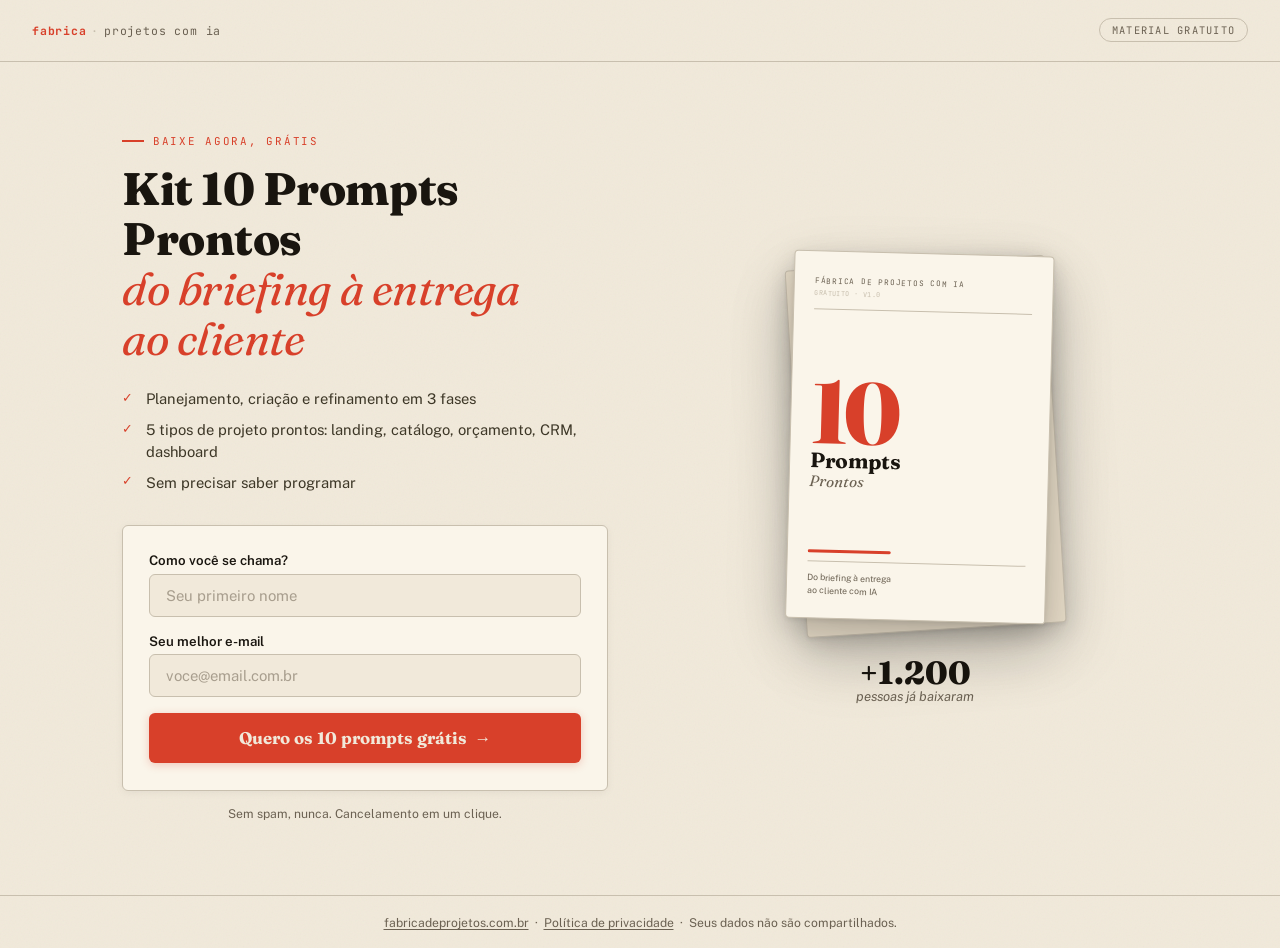
==== marketing/landing-page/kit/index.html @ 9f6fd41c "config: conecta formulário /kit ao Google Apps Script URL do webhook: script.google.com/macros/s/AKf" ====
<!DOCTYPE html>
<html lang="pt-BR">
<head>
  <meta charset="UTF-8">
  <meta name="viewport" content="width=device-width, initial-scale=1.0">
  <title>Kit 10 Prompts Prontos — Fábrica de Projetos com IA</title>
  <meta name="description" content="Baixe grátis o kit com 10 prompts prontos para criar projetos com IA — do briefing à entrega ao cliente, sem precisar saber programar.">
  <meta property="og:title" content="Kit 10 Prompts Prontos — Fábrica de Projetos com IA">
  <meta property="og:description" content="Do briefing à entrega ao cliente, sem programar.">

  <link rel="preconnect" href="https://fonts.googleapis.com">
  <link rel="preconnect" href="https://fonts.gstatic.com" crossorigin>
  <link rel="stylesheet"
        href="https://fonts.googleapis.com/css2?family=Fraunces:ital,opsz,wght@0,9..144,400;0,9..144,700;0,9..144,800;1,9..144,400;1,9..144,700&family=Public+Sans:wght@400;500;600&family=JetBrains+Mono:wght@400&display=swap"
        media="print" onload="this.media='all'">
  <noscript>
    <link rel="stylesheet" href="https://fonts.googleapis.com/css2?family=Fraunces:ital,opsz,wght@0,9..144,400;0,9..144,700;0,9..144,800;1,9..144,400;1,9..144,700&family=Public+Sans:wght@400;500;600&family=JetBrains+Mono:wght@400&display=swap">
  </noscript>

  <style>
    :root {
      --paper:    #f1e9da;
      --paper-2:  #e7dcc8;
      --card:     #faf5ea;
      --ink:      #19150f;
      --ink-2:    #3d3727;
      --ink-m:    #6b6152;
      --accent:   #d8402a;
      --accent-d: #b8321e;
      --border:   #c8bfae;
      --ff-d: 'Fraunces', Georgia, serif;
      --ff-b: 'Public Sans', system-ui, sans-serif;
      --ff-m: 'JetBrains Mono', monospace;
      --r: 6px;
    }

    *, *::before, *::after { box-sizing: border-box; margin: 0; padding: 0; }
    html { font-size: 16px; scroll-behavior: smooth; }

    body {
      font-family: var(--ff-b);
      background: var(--paper);
      color: var(--ink);
      min-height: 100vh;
      display: flex;
      flex-direction: column;
      background-image: url("data:image/svg+xml,%3Csvg xmlns='http://www.w3.org/2000/svg' width='300' height='300'%3E%3Cfilter id='n'%3E%3CfeTurbulence type='fractalNoise' baseFrequency='.65' numOctaves='3' stitchTiles='stitch'/%3E%3C/filter%3E%3Crect width='300' height='300' filter='url(%23n)' opacity='.045'/%3E%3C/svg%3E");
    }

    /* Topo */
    .topo {
      padding: 1.15rem 2rem;
      border-bottom: 1px solid var(--border);
      display: flex;
      align-items: center;
      justify-content: space-between;
      gap: 1rem;
    }
    .topo__marca {
      text-decoration: none;
      color: var(--ink);
      font-family: var(--ff-m);
      font-size: .72rem;
      letter-spacing: .07em;
      white-space: nowrap;
    }
    .topo__mono  { color: var(--accent); font-weight: 700; }
    .topo__sep   { color: var(--border); margin: 0 .3rem; }
    .topo__rest  { color: var(--ink-m); }
    .topo__tag {
      font-family: var(--ff-m);
      font-size: .65rem;
      letter-spacing: .12em;
      text-transform: uppercase;
      color: var(--ink-m);
      border: 1px solid var(--border);
      border-radius: 2rem;
      padding: .25rem .75rem;
      white-space: nowrap;
    }

    /* Main / Herói */
    main { flex: 1; display: flex; align-items: stretch; }

    .heroi {
      display: grid;
      grid-template-columns: 1fr 1fr;
      width: 100%;
      max-width: 1100px;
      margin: 0 auto;
      padding: 4.5rem 2rem;
      gap: 4rem;
      align-items: center;
    }
    .heroi__conteudo { max-width: 500px; }

    .kicker {
      font-family: var(--ff-m);
      font-size: .68rem;
      letter-spacing: .16em;
      text-transform: uppercase;
      color: var(--accent);
      margin-bottom: 1rem;
      display: flex;
      align-items: center;
      gap: .55rem;
    }
    .kicker::before {
      content: '';
      display: inline-block;
      width: 22px;
      height: 2px;
      background: var(--accent);
      flex-shrink: 0;
    }

    .titulo {
      font-family: var(--ff-d);
      font-size: clamp(1.9rem, 4.5vw, 2.85rem);
      font-weight: 800;
      line-height: 1.1;
      letter-spacing: -.01em;
      color: var(--ink);
      margin-bottom: 1.5rem;
    }
    .titulo em {
      font-style: italic;
      font-weight: 400;
      color: var(--accent);
    }

    .valor {
      list-style: none;
      margin-bottom: 2rem;
      display: flex;
      flex-direction: column;
      gap: .6rem;
    }
    .valor li {
      font-size: .92rem;
      color: var(--ink-2);
      line-height: 1.45;
      padding-left: 1.5rem;
      position: relative;
    }
    .valor li::before {
      content: '✓';
      position: absolute;
      left: 0;
      color: var(--accent);
      font-weight: 700;
      font-size: .8rem;
      top: .05em;
    }

    /* Formulário */
    .formulario-wrap { display: flex; flex-direction: column; gap: .9rem; }
    .formulario {
      background: var(--card);
      border: 1px solid var(--border);
      border-radius: var(--r);
      padding: 1.65rem;
      display: flex;
      flex-direction: column;
      gap: 1rem;
      box-shadow: 0 2px 8px rgba(0,0,0,.05);
    }
    .campo-grupo { display: flex; flex-direction: column; gap: .35rem; }
    .campo-grupo label { font-size: .83rem; font-weight: 600; color: var(--ink); }
    .campo-grupo input {
      font-family: var(--ff-b);
      font-size: .93rem;
      color: var(--ink);
      background: var(--paper);
      border: 1.5px solid var(--border);
      border-radius: var(--r);
      padding: .75rem 1rem;
      outline: none;
      transition: border-color .15s, box-shadow .15s;
      width: 100%;
    }
    .campo-grupo input::placeholder { color: #a89e8e; }
    .campo-grupo input:focus {
      border-color: var(--accent);
      box-shadow: 0 0 0 3px rgba(216,64,42,.11);
    }
    .campo-grupo input.erro {
      border-color: var(--accent);
      background: rgba(216,64,42,.04);
    }

    .btn-principal {
      font-family: var(--ff-d);
      font-size: 1.05rem;
      font-weight: 700;
      color: var(--paper);
      background: var(--accent);
      border: none;
      border-radius: var(--r);
      padding: .9rem 1.5rem;
      cursor: pointer;
      display: flex;
      align-items: center;
      justify-content: center;
      gap: .5rem;
      text-decoration: none;
      transition: background .15s, transform .1s, box-shadow .15s;
      box-shadow: 0 2px 8px rgba(216,64,42,.25);
    }
    .btn-principal:hover { background: var(--accent-d); box-shadow: 0 4px 16px rgba(216,64,42,.3); }
    .btn-principal:active { transform: scale(.98); }
    .btn-principal--sec { background: var(--ink); box-shadow: 0 2px 8px rgba(0,0,0,.15); }
    .btn-principal--sec:hover { background: var(--ink-2); }
    .btn-seta { transition: transform .2s; }
    .btn-principal:hover .btn-seta { transform: translateX(4px); }

    .privacidade { font-size: .76rem; color: var(--ink-m); text-align: center; line-height: 1.5; }

    .sucesso {
      background: var(--card);
      border: 1px solid var(--border);
      border-radius: var(--r);
      padding: 2rem 1.65rem;
      display: flex;
      flex-direction: column;
      align-items: center;
      gap: .85rem;
      text-align: center;
      box-shadow: 0 2px 8px rgba(0,0,0,.05);
    }
    .sucesso[hidden] { display: none; }
    .sucesso__icone { font-size: 2.75rem; line-height: 1; }
    .sucesso__titulo { font-family: var(--ff-d); font-size: 1.9rem; font-weight: 700; color: var(--ink); }
    .sucesso__msg { font-size: .92rem; color: var(--ink-2); line-height: 1.55; }

    /* Mockup */
    .heroi__visual {
      display: flex;
      flex-direction: column;
      align-items: center;
      justify-content: center;
      gap: 2.25rem;
    }
    .mockup-cena {
      position: relative;
      width: 260px;
      height: calc(260px * 1.414);
    }
    .mockup-sombra {
      position: absolute;
      inset: 0;
      background: var(--paper-2);
      border: 1px solid var(--border);
      border-radius: 4px;
      transform: rotate(-3.5deg) translate(10px, 10px);
      box-shadow: 0 2px 4px rgba(0,0,0,.07), 0 8px 24px rgba(0,0,0,.13), 0 24px 64px rgba(0,0,0,.15);
      z-index: 0;
    }
    .mockup-doc {
      position: absolute;
      inset: 0;
      z-index: 1;
      background: var(--card);
      border: 1px solid var(--border);
      border-radius: 4px;
      box-shadow: 0 2px 4px rgba(0,0,0,.07), 0 8px 24px rgba(0,0,0,.13), 0 24px 64px rgba(0,0,0,.15);
      padding: 1.5rem 1.25rem 1.25rem;
      display: flex;
      flex-direction: column;
      transform: rotate(1.5deg);
      transform-origin: center bottom;
      animation: flutuaDoc 8s ease-in-out infinite;
    }
    @keyframes flutuaDoc {
      0%,100% { transform: rotate(1.5deg) translateY(0);    }
      50%      { transform: rotate(1.5deg) translateY(-9px); }
    }
    @media (prefers-reduced-motion: reduce) { .mockup-doc { animation: none; } }

    .mockup-topo {
      display: flex;
      flex-direction: column;
      gap: .2rem;
      border-bottom: 1px solid var(--border);
      padding-bottom: .65rem;
      margin-bottom: 1rem;
    }
    .mockup-mono { font-family: var(--ff-m); font-size: .48rem; letter-spacing: .1em; text-transform: uppercase; color: var(--ink-m); }
    .mockup-badge { font-family: var(--ff-m); font-size: .42rem; text-transform: uppercase; letter-spacing: .06em; color: var(--border); }

    .mockup-corpo { flex: 1; display: flex; flex-direction: column; justify-content: center; padding: .75rem 0; gap: .1rem; }
    .mockup-num { font-family: var(--ff-d); font-size: 5.5rem; font-weight: 800; color: var(--accent); line-height: .8; letter-spacing: -.04em; }
    .mockup-subtitulo { font-family: var(--ff-d); line-height: 1.15; }
    .mockup-subtitulo strong { display: block; font-size: 1.3rem; font-weight: 700; color: var(--ink); }
    .mockup-subtitulo em { display: block; font-style: italic; font-size: .95rem; color: var(--ink-m); }

    .mockup-divisor { height: 3px; width: 38%; background: var(--accent); border-radius: 2px; margin: .5rem 0; }
    .mockup-descricao { font-family: var(--ff-b); font-size: .55rem; color: var(--ink-m); line-height: 1.45; border-top: 1px solid var(--border); padding-top: .65rem; margin-top: auto; }

    .prova { text-align: center; }
    .prova__num { font-family: var(--ff-d); font-size: 2rem; font-weight: 800; color: var(--ink); line-height: 1; }
    .prova__texto { font-size: .82rem; color: var(--ink-m); font-style: italic; }

    /* Rodapé */
    .rodape { padding: 1.15rem 2rem; border-top: 1px solid var(--border); text-align: center; }
    .rodape p { font-size: .76rem; color: var(--ink-m); }
    .rodape a { color: var(--ink-m); text-decoration: underline; text-underline-offset: 2px; }
    .rodape a:hover { color: var(--ink); }

    /* Responsivo */
    @media (max-width: 860px) {
      .heroi { grid-template-columns: 1fr; padding: 2.5rem 1.25rem 3.5rem; gap: 3rem; }
      .heroi__conteudo { max-width: 100%; order: 2; }
      .heroi__visual { order: 1; gap: 1.5rem; }
      .mockup-cena { width: 200px; height: calc(200px * 1.414); }
      .mockup-num { font-size: 4.5rem; }
      .mockup-subtitulo strong { font-size: 1.05rem; }
      .mockup-subtitulo em { font-size: .8rem; }
    }
    @media (max-width: 480px) {
      .topo { padding: 1rem 1.25rem; }
      .topo__tag { display: none; }
      .titulo { font-size: 1.85rem; }
      .formulario { padding: 1.25rem; }
      .btn-principal { font-size: .95rem; }
    }
  </style>
</head>
<body>

  <header class="topo">
    <a href="/" class="topo__marca">
      <span class="topo__mono">fabrica</span><span class="topo__sep">·</span><span class="topo__rest">projetos com ia</span>
    </a>
    <p class="topo__tag">Material gratuito</p>
  </header>

  <main>
    <section class="heroi">

      <!-- Coluna esquerda: copy + formulário -->
      <div class="heroi__conteudo">
        <p class="kicker">Baixe agora, grátis</p>

        <h1 class="titulo">
          Kit 10 Prompts Prontos<br>
          <em>do briefing à entrega<br>ao cliente</em>
        </h1>

        <ul class="valor">
          <li>Planejamento, criação e refinamento em 3 fases</li>
          <li>5 tipos de projeto prontos: landing, catálogo, orçamento, CRM, dashboard</li>
          <li>Sem precisar saber programar</li>
        </ul>

        <!-- Estado padrão: formulário -->
        <div class="formulario-wrap" id="estado-form">
          <form class="formulario" id="form-captura" novalidate>
            <div class="campo-grupo">
              <label for="nome">Como você se chama?</label>
              <input type="text" id="nome" name="nome"
                     autocomplete="given-name"
                     placeholder="Seu primeiro nome" required>
            </div>
            <div class="campo-grupo">
              <label for="email">Seu melhor e-mail</label>
              <input type="email" id="email" name="email"
                     autocomplete="email"
                     placeholder="voce@email.com.br" required>
            </div>
            <button type="submit" class="btn-principal">
              Quero os 10 prompts grátis
              <span class="btn-seta" aria-hidden="true">→</span>
            </button>
          </form>
          <p class="privacidade">
            Sem spam, nunca. Cancelamento em um clique.
          </p>
        </div>

        <!-- Estado de sucesso (oculto até envio) -->
        <div class="sucesso" id="estado-sucesso" hidden>
          <div class="sucesso__icone" aria-hidden="true">✉</div>
          <h2 class="sucesso__titulo">Enviado!</h2>
          <p class="sucesso__msg">
            Verifique sua caixa de entrada — e o spam, só por garantia.
          </p>
          <a href="/10-prompts.html"
             class="btn-principal btn-principal--sec" target="_blank">
            Abrir o kit agora →
          </a>
          <p class="privacidade">
            (Em produção o link chega por e-mail, não fica exposto na página)
          </p>
        </div>
      </div>

      <!-- Coluna direita: mockup CSS do documento -->
      <div class="heroi__visual" aria-hidden="true">
        <div class="mockup-cena">
          <div class="mockup-sombra"></div>
          <div class="mockup-doc">
            <div class="mockup-topo">
              <span class="mockup-mono">FÁBRICA DE PROJETOS COM IA</span>
              <span class="mockup-badge">Gratuito · v1.0</span>
            </div>
            <div class="mockup-corpo">
              <div class="mockup-num">10</div>
              <div class="mockup-subtitulo">
                <strong>Prompts</strong>
                <em>Prontos</em>
              </div>
            </div>
            <div class="mockup-divisor"></div>
            <p class="mockup-descricao">
              Do briefing à entrega<br>ao cliente com IA
            </p>
          </div>
        </div>

        <div class="prova" aria-label="Prova social">
          <p class="prova__num">+1.200</p>
          <p class="prova__texto">pessoas já baixaram</p>
        </div>
      </div>

    </section>
  </main>

  <footer class="rodape">
    <p>
      <a href="/">fabricadeprojetos.com.br</a>
      &nbsp;·&nbsp;
      <a href="#">Política de privacidade</a>
      &nbsp;·&nbsp;
      Seus dados não são compartilhados.
    </p>
  </footer>

  <script>
    // ─── Cole aqui a URL do seu Apps Script após publicar ───────────────
    const SCRIPT_URL = 'https://script.google.com/macros/s/AKfycbwMjXOb8WnklCi-fTLDASAu1sDvTxvZRWgwRo77zCIP-5MRNW7xU6341vYOIAkSpJofnQ/exec';
    // ────────────────────────────────────────────────────────────────────

    const form      = document.getElementById('form-captura');
    const estadoFrm = document.getElementById('estado-form');
    const estadoOk  = document.getElementById('estado-sucesso');
    const btnEnviar = form.querySelector('button[type="submit"]');

    form.addEventListener('submit', async function (e) {
      e.preventDefault();

      const nome  = form.nome.value.trim();
      const email = form.email.value.trim();

      // Validação visual
      let valido = true;
      [form.nome, form.email].forEach(campo => {
        const vazio    = !campo.value.trim();
        const emailInv = campo.type === 'email' && !campo.value.includes('@');
        if (vazio || emailInv) { campo.classList.add('erro'); valido = false; }
      });
      if (!valido) return;

      // Estado de loading
      btnEnviar.disabled    = true;
      btnEnviar.textContent = 'Enviando…';

      // POST para Google Sheets via Apps Script
      // O modo 'no-cors' é necessário para chamadas ao Apps Script pelo browser.
      // A resposta é opaca (não lemos), mas os dados chegam na planilha.
      try {
        await fetch(SCRIPT_URL, {
          method:  'POST',
          mode:    'no-cors',
          headers: { 'Content-Type': 'application/json' },
          body: JSON.stringify({
            nome,
            email,
            timestamp: new Date().toLocaleString('pt-BR'),
            origem:    'kit-10-prompts'
          })
        });
      } catch (err) {
        // no-cors pode lançar em alguns ambientes — ignora, mostra sucesso mesmo assim
        console.warn('fetch warning (esperado com no-cors):', err);
      }

      // Exibe estado de sucesso
      estadoFrm.hidden = true;
      estadoOk.hidden  = false;
    });

    // Remove erro ao digitar
    form.querySelectorAll('input').forEach(input => {
      input.addEventListener('input', () => input.classList.remove('erro'));
    });
  </script>
</body>
</html>
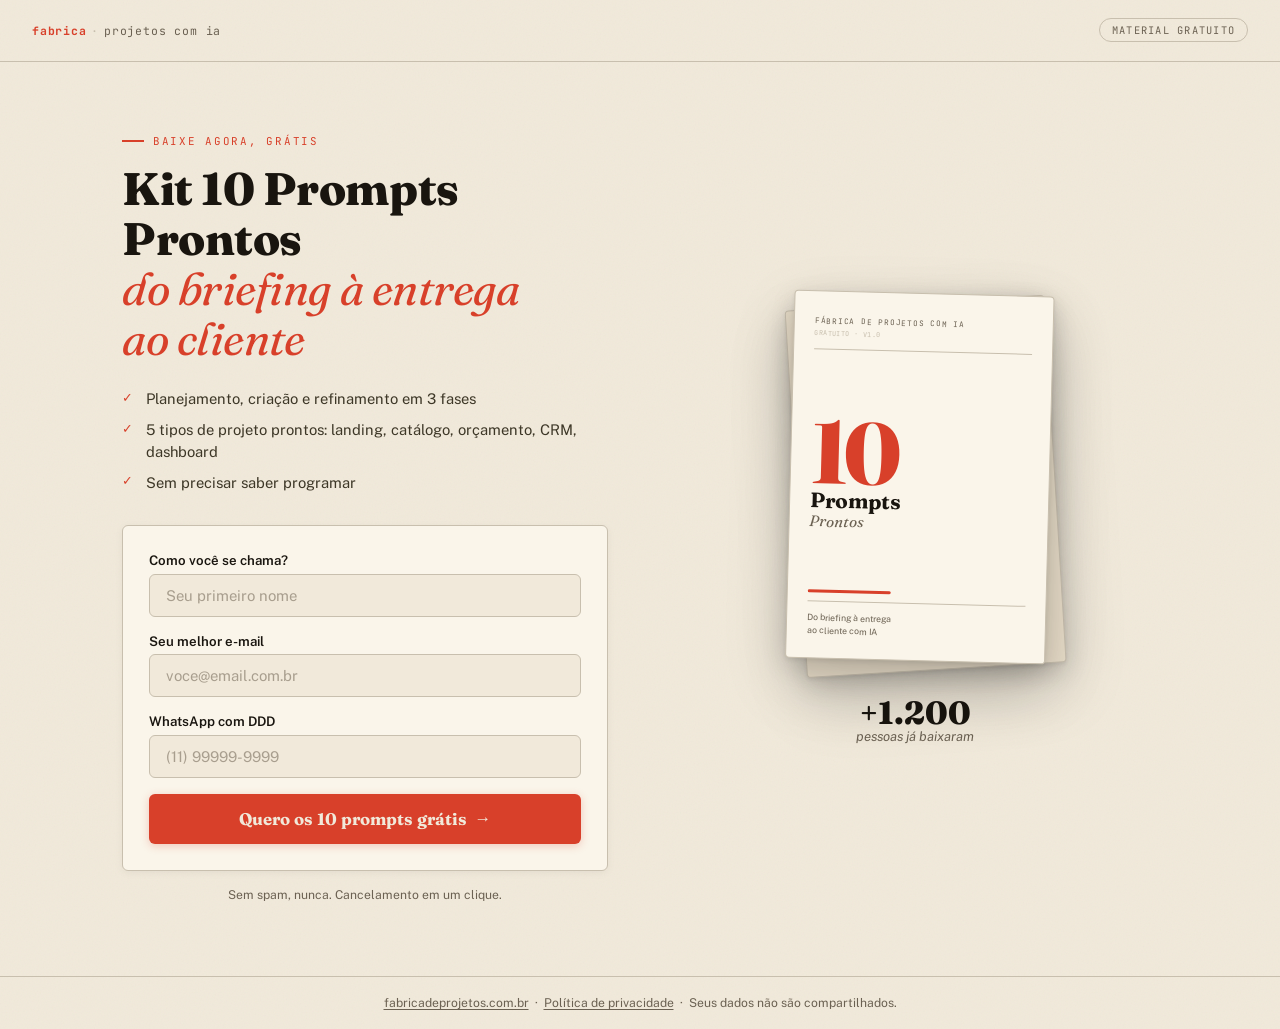
==== commit b855fa86: "feat: adiciona telefone, validação de e-mail e bloqueio de descartáveis - Campo WhatsApp com DDD (má" ====
--- a/marketing/landing-page/kit/index.html
+++ b/marketing/landing-page/kit/index.html
@@ -167,6 +167,8 @@
     }
     .campo-grupo { display: flex; flex-direction: column; gap: .35rem; }
     .campo-grupo label { font-size: .83rem; font-weight: 600; color: var(--ink); }
+    .campo-erro { font-size: .75rem; color: var(--accent); font-family: var(--ff-m); }
+    .campo-erro[hidden] { display: none; }
     .campo-grupo input {
       font-family: var(--ff-b);
       font-size: .93rem;
@@ -367,6 +369,15 @@
               <input type="email" id="email" name="email"
                      autocomplete="email"
                      placeholder="voce@email.com.br" required>
+              <span class="campo-erro" id="erro-email" hidden></span>
+            </div>
+            <div class="campo-grupo">
+              <label for="telefone">WhatsApp com DDD</label>
+              <input type="tel" id="telefone" name="telefone"
+                     autocomplete="tel"
+                     placeholder="(11) 99999-9999" required
+                     maxlength="15" inputmode="numeric">
+              <span class="campo-erro" id="erro-tel" hidden></span>
             </div>
             <button type="submit" class="btn-principal">
               Quero os 10 prompts grátis
@@ -438,37 +449,96 @@
   </footer>
 
   <script>
-    // ─── Cole aqui a URL do seu Apps Script após publicar ───────────────
     const SCRIPT_URL = 'https://script.google.com/macros/s/AKfycbwMjXOb8WnklCi-fTLDASAu1sDvTxvZRWgwRo77zCIP-5MRNW7xU6341vYOIAkSpJofnQ/exec';
-    // ────────────────────────────────────────────────────────────────────
-
+
+    // ── Domínios de e-mail descartável bloqueados ──────────────────────
+    const DESCARTAVEIS = new Set([
+      'mailinator.com','guerrillamail.com','guerrillamail.net','guerrillamail.org',
+      'guerrillamail.biz','guerrillamail.de','guerrillamail.info','grr.la',
+      'sharklasers.com','spam4.me','tempmail.com','temp-mail.org','throwaway.email',
+      'trashmail.com','yopmail.com','yopmail.fr','cool.fr.nf','jetable.fr.nf',
+      'fakeinbox.com','dispostable.com','mailnull.com','spamgourmet.com',
+      'getairmail.com','filzmail.com','tempr.email','maildrop.cc','spamex.com',
+      'trashmail.at','trashmail.io','spamfree24.org','0-mail.com','amilegit.com',
+    ]);
+
+    // ── Validação de e-mail (regex + domínio descartável) ─────────────
+    function validarEmail(email) {
+      const ok = /^[^\s@]+@[^\s@]+\.[^\s@]{2,}$/.test(email);
+      if (!ok) return 'E-mail com formato inválido.';
+      const dominio = email.split('@')[1].toLowerCase();
+      if (DESCARTAVEIS.has(dominio)) return 'Use um e-mail permanente (Gmail, Outlook, etc).';
+      return null; // válido
+    }
+
+    // ── Máscara de telefone brasileiro ────────────────────────────────
+    function maskTel(v) {
+      v = v.replace(/\D/g, '').slice(0, 11);
+      if (v.length <= 2)  return v.length ? '(' + v : '';
+      if (v.length <= 6)  return '(' + v.slice(0,2) + ') ' + v.slice(2);
+      if (v.length <= 10) return '(' + v.slice(0,2) + ') ' + v.slice(2,6) + '-' + v.slice(6);
+      return                     '(' + v.slice(0,2) + ') ' + v.slice(2,7) + '-' + v.slice(7);
+    }
+
+    function validarTel(v) {
+      const d = v.replace(/\D/g, '');
+      if (d.length < 10) return 'Informe o DDD + número completo.';
+      if (d.length === 10 && d[2] === '9') return 'Celular deve ter 11 dígitos com DDD.';
+      return null;
+    }
+
+    // ── Refs ──────────────────────────────────────────────────────────
     const form      = document.getElementById('form-captura');
     const estadoFrm = document.getElementById('estado-form');
     const estadoOk  = document.getElementById('estado-sucesso');
     const btnEnviar = form.querySelector('button[type="submit"]');
-
+    const erroEmail = document.getElementById('erro-email');
+    const erroTel   = document.getElementById('erro-tel');
+
+    // ── Máscara ao digitar ────────────────────────────────────────────
+    form.telefone.addEventListener('input', function () {
+      const pos = this.selectionStart;
+      this.value = maskTel(this.value);
+    });
+
+    // ── Submit ────────────────────────────────────────────────────────
     form.addEventListener('submit', async function (e) {
       e.preventDefault();
 
-      const nome  = form.nome.value.trim();
-      const email = form.email.value.trim();
-
-      // Validação visual
+      const nome     = form.nome.value.trim();
+      const email    = form.email.value.trim();
+      const telefone = form.telefone.value.trim();
+
+      // Reset erros
+      [form.nome, form.email, form.telefone].forEach(c => c.classList.remove('erro'));
+      erroEmail.hidden = erroTel.hidden = true;
+
       let valido = true;
-      [form.nome, form.email].forEach(campo => {
-        const vazio    = !campo.value.trim();
-        const emailInv = campo.type === 'email' && !campo.value.includes('@');
-        if (vazio || emailInv) { campo.classList.add('erro'); valido = false; }
-      });
+
+      if (!nome) { form.nome.classList.add('erro'); valido = false; }
+
+      const errEmail = validarEmail(email);
+      if (errEmail) {
+        form.email.classList.add('erro');
+        erroEmail.textContent = errEmail;
+        erroEmail.hidden = false;
+        valido = false;
+      }
+
+      const errTel = validarTel(telefone);
+      if (errTel) {
+        form.telefone.classList.add('erro');
+        erroTel.textContent = errTel;
+        erroTel.hidden = false;
+        valido = false;
+      }
+
       if (!valido) return;
 
-      // Estado de loading
+      // Loading
       btnEnviar.disabled    = true;
       btnEnviar.textContent = 'Enviando…';
 
-      // POST para Google Sheets via Apps Script
-      // O modo 'no-cors' é necessário para chamadas ao Apps Script pelo browser.
-      // A resposta é opaca (não lemos), mas os dados chegam na planilha.
       try {
         await fetch(SCRIPT_URL, {
           method:  'POST',
@@ -477,23 +547,26 @@
           body: JSON.stringify({
             nome,
             email,
+            telefone,
             timestamp: new Date().toLocaleString('pt-BR'),
             origem:    'kit-10-prompts'
           })
         });
       } catch (err) {
-        // no-cors pode lançar em alguns ambientes — ignora, mostra sucesso mesmo assim
-        console.warn('fetch warning (esperado com no-cors):', err);
+        console.warn('fetch (no-cors esperado):', err);
       }
 
-      // Exibe estado de sucesso
       estadoFrm.hidden = true;
       estadoOk.hidden  = false;
     });
 
-    // Remove erro ao digitar
+    // Remove erro ao redigitar
     form.querySelectorAll('input').forEach(input => {
-      input.addEventListener('input', () => input.classList.remove('erro'));
+      input.addEventListener('input', () => {
+        input.classList.remove('erro');
+        if (input.id === 'email') erroEmail.hidden = true;
+        if (input.id === 'telefone') erroTel.hidden = true;
+      });
     });
   </script>
 </body>
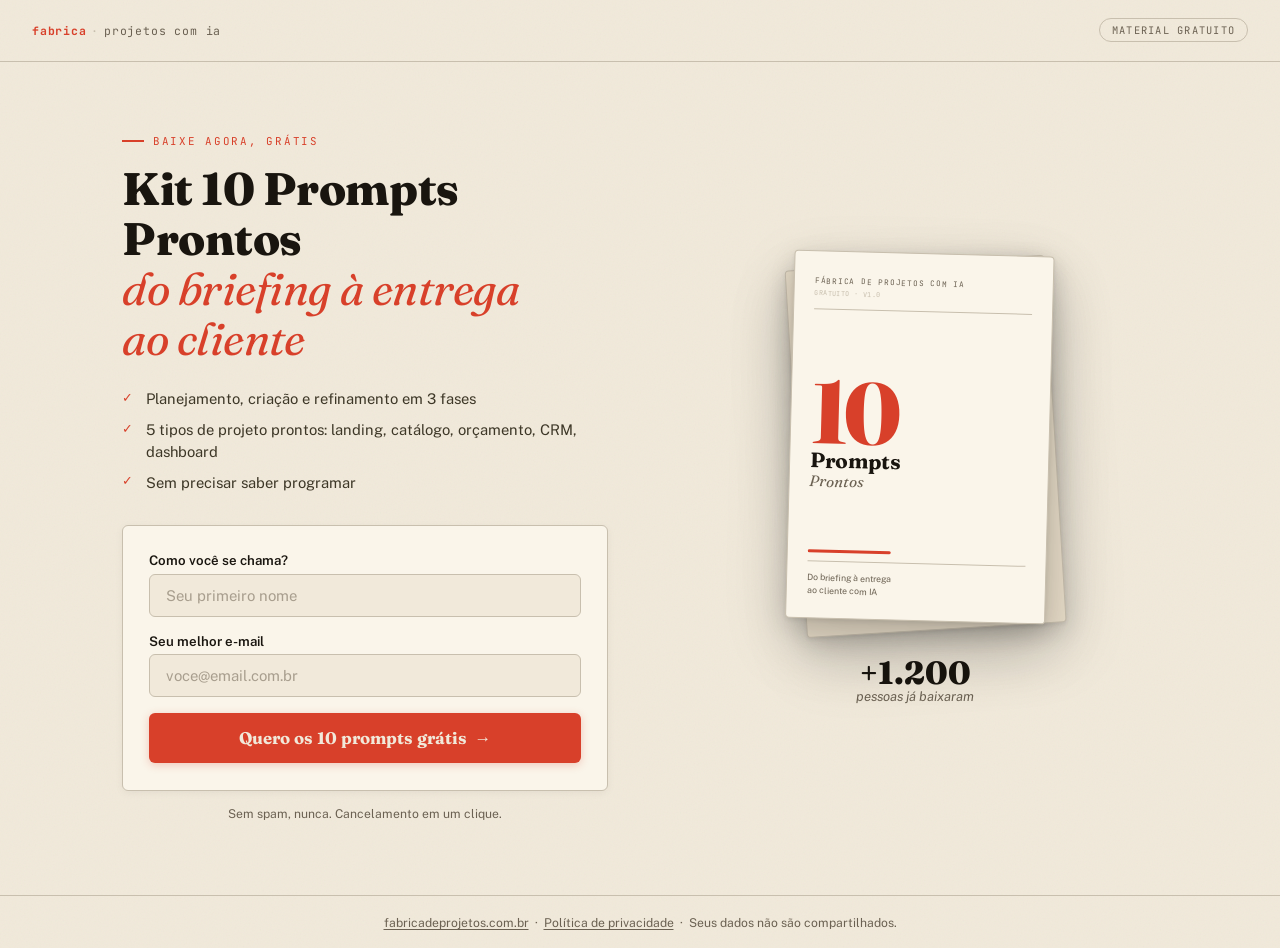
==== commit ab2199df: "Remove campo de telefone do formulário /kit para reduzir fricção e aumentar CVR" ====
--- a/marketing/landing-page/kit/index.html
+++ b/marketing/landing-page/kit/index.html
@@ -8,6 +8,23 @@
   <meta property="og:title" content="Kit 10 Prompts Prontos — Fábrica de Projetos com IA">
   <meta property="og:description" content="Do briefing à entrega ao cliente, sem programar.">
 
+  <!-- Meta Pixel Code -->
+  <script>
+  !function(f,b,e,v,n,t,s)
+  {if(f.fbq)return;n=f.fbq=function(){n.callMethod?
+  n.callMethod.apply(n,arguments):n.queue.push(arguments)};
+  if(!f._fbq)f._fbq=n;n.push=n;n.loaded=!0;n.version='2.0';
+  n.queue=[];t=b.createElement(e);t.async=!0;
+  t.src=v;s=b.getElementsByTagName(e)[0];
+  s.parentNode.insertBefore(t,s)}(window, document,'script',
+  'https://connect.facebook.net/en_US/fbevents.js');
+  fbq('init', '980101421588132');
+  fbq('track', 'PageView');
+  </script>
+  <noscript><img height="1" width="1" style="display:none"
+  src="https://www.facebook.com/tr?id=980101421588132&ev=PageView&noscript=1"
+  /></noscript>
+  <!-- End Meta Pixel Code -->
   <link rel="preconnect" href="https://fonts.googleapis.com">
   <link rel="preconnect" href="https://fonts.gstatic.com" crossorigin>
   <link rel="stylesheet"
@@ -370,14 +387,6 @@
                      autocomplete="email"
                      placeholder="voce@email.com.br" required>
               <span class="campo-erro" id="erro-email" hidden></span>
-            </div>
-            <div class="campo-grupo">
-              <label for="telefone">WhatsApp com DDD</label>
-              <input type="tel" id="telefone" name="telefone"
-                     autocomplete="tel"
-                     placeholder="(11) 99999-9999" required
-                     maxlength="15" inputmode="numeric">
-              <span class="campo-erro" id="erro-tel" hidden></span>
             </div>
             <button type="submit" class="btn-principal">
               Quero os 10 prompts grátis
@@ -449,7 +458,7 @@
   </footer>
 
   <script>
-    const SCRIPT_URL = 'https://script.google.com/macros/s/AKfycbwMjXOb8WnklCi-fTLDASAu1sDvTxvZRWgwRo77zCIP-5MRNW7xU6341vYOIAkSpJofnQ/exec';
+    const SCRIPT_URL = 'https://script.google.com/macros/s/AKfycbwEWi-esZU0YhsfJYlLpO6N6xR2xZD7hcxFU9Zh9TzFIXOA_1x_kRACJhZb5EVxJhfsNg/exec';
 
     // ── Domínios de e-mail descartável bloqueados ──────────────────────
     const DESCARTAVEIS = new Set([
@@ -471,47 +480,22 @@
       return null; // válido
     }
 
-    // ── Máscara de telefone brasileiro ────────────────────────────────
-    function maskTel(v) {
-      v = v.replace(/\D/g, '').slice(0, 11);
-      if (v.length <= 2)  return v.length ? '(' + v : '';
-      if (v.length <= 6)  return '(' + v.slice(0,2) + ') ' + v.slice(2);
-      if (v.length <= 10) return '(' + v.slice(0,2) + ') ' + v.slice(2,6) + '-' + v.slice(6);
-      return                     '(' + v.slice(0,2) + ') ' + v.slice(2,7) + '-' + v.slice(7);
-    }
-
-    function validarTel(v) {
-      const d = v.replace(/\D/g, '');
-      if (d.length < 10) return 'Informe o DDD + número completo.';
-      if (d.length === 10 && d[2] === '9') return 'Celular deve ter 11 dígitos com DDD.';
-      return null;
-    }
-
     // ── Refs ──────────────────────────────────────────────────────────
     const form      = document.getElementById('form-captura');
     const estadoFrm = document.getElementById('estado-form');
     const estadoOk  = document.getElementById('estado-sucesso');
     const btnEnviar = form.querySelector('button[type="submit"]');
     const erroEmail = document.getElementById('erro-email');
-    const erroTel   = document.getElementById('erro-tel');
-
-    // ── Máscara ao digitar ────────────────────────────────────────────
-    form.telefone.addEventListener('input', function () {
-      const pos = this.selectionStart;
-      this.value = maskTel(this.value);
-    });
 
     // ── Submit ────────────────────────────────────────────────────────
     form.addEventListener('submit', async function (e) {
       e.preventDefault();
 
-      const nome     = form.nome.value.trim();
-      const email    = form.email.value.trim();
-      const telefone = form.telefone.value.trim();
-
-      // Reset erros
-      [form.nome, form.email, form.telefone].forEach(c => c.classList.remove('erro'));
-      erroEmail.hidden = erroTel.hidden = true;
+      const nome  = form.nome.value.trim();
+      const email = form.email.value.trim();
+
+      [form.nome, form.email].forEach(c => c.classList.remove('erro'));
+      erroEmail.hidden = true;
 
       let valido = true;
 
@@ -525,17 +509,8 @@
         valido = false;
       }
 
-      const errTel = validarTel(telefone);
-      if (errTel) {
-        form.telefone.classList.add('erro');
-        erroTel.textContent = errTel;
-        erroTel.hidden = false;
-        valido = false;
-      }
-
       if (!valido) return;
 
-      // Loading
       btnEnviar.disabled    = true;
       btnEnviar.textContent = 'Enviando…';
 
@@ -547,7 +522,6 @@
           body: JSON.stringify({
             nome,
             email,
-            telefone,
             timestamp: new Date().toLocaleString('pt-BR'),
             origem:    'kit-10-prompts'
           })
@@ -556,16 +530,16 @@
         console.warn('fetch (no-cors esperado):', err);
       }
 
+      fbq('track', 'Lead');
+
       estadoFrm.hidden = true;
       estadoOk.hidden  = false;
     });
 
-    // Remove erro ao redigitar
     form.querySelectorAll('input').forEach(input => {
       input.addEventListener('input', () => {
         input.classList.remove('erro');
         if (input.id === 'email') erroEmail.hidden = true;
-        if (input.id === 'telefone') erroTel.hidden = true;
       });
     });
   </script>
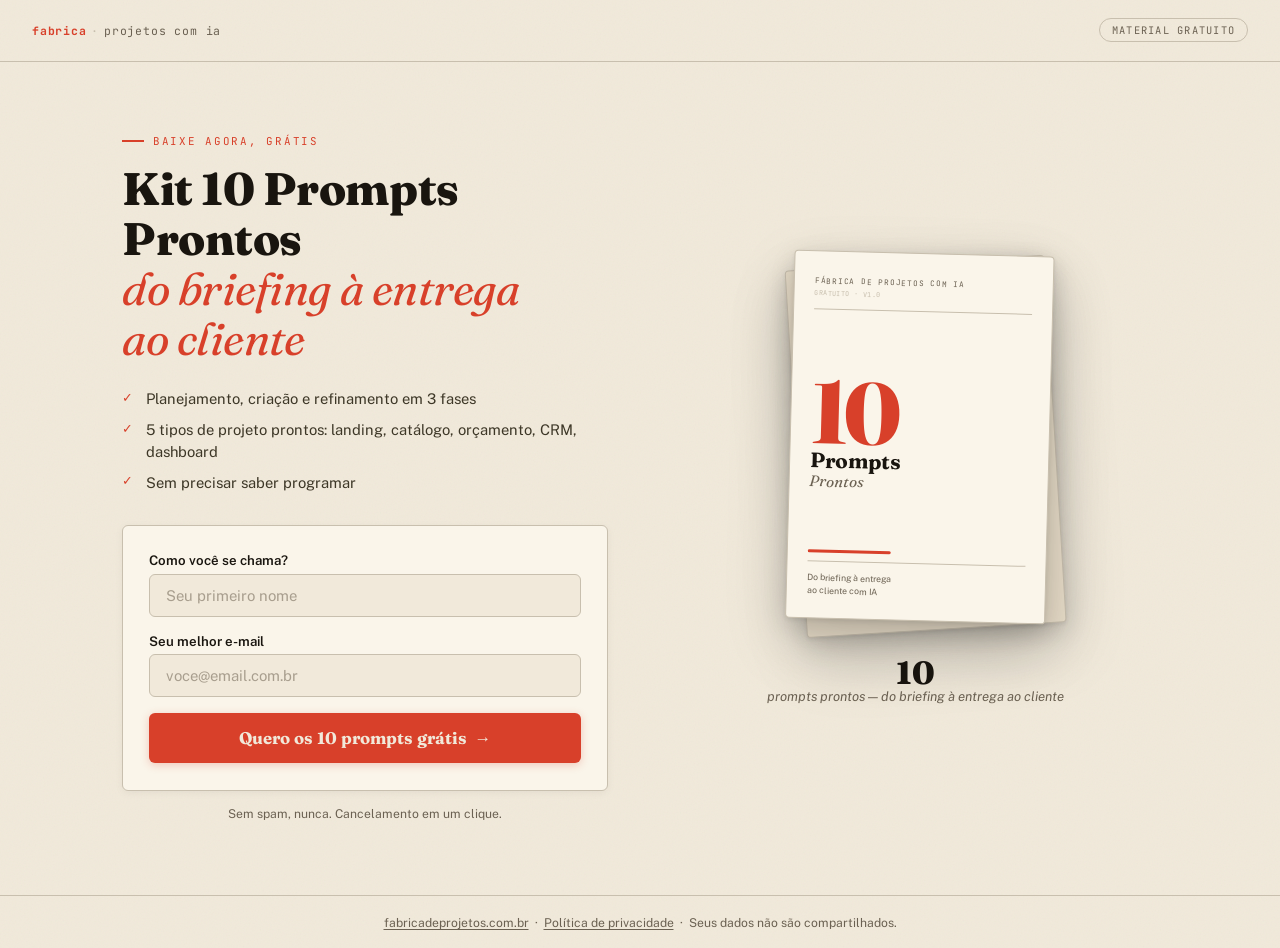
==== commit 501d6a75: "Reforça confiança e clareza das paginas de venda e captura - /kit: remove prova social falsa (+1.200" ====
--- a/marketing/landing-page/kit/index.html
+++ b/marketing/landing-page/kit/index.html
@@ -400,17 +400,17 @@
 
         <!-- Estado de sucesso (oculto até envio) -->
         <div class="sucesso" id="estado-sucesso" hidden>
-          <div class="sucesso__icone" aria-hidden="true">✉</div>
-          <h2 class="sucesso__titulo">Enviado!</h2>
+          <div class="sucesso__icone" aria-hidden="true">✓</div>
+          <h2 class="sucesso__titulo">Pronto, seu kit está liberado!</h2>
           <p class="sucesso__msg">
-            Verifique sua caixa de entrada — e o spam, só por garantia.
+            Clique no botão abaixo para abrir os 10 prompts agora mesmo.
           </p>
           <a href="/10-prompts.html"
-             class="btn-principal btn-principal--sec" target="_blank">
-            Abrir o kit agora →
+             class="btn-principal btn-principal--sec" target="_blank" rel="noopener">
+            Abrir o kit completo →
           </a>
           <p class="privacidade">
-            (Em produção o link chega por e-mail, não fica exposto na página)
+            Dica: salve a página nos favoritos para voltar quando quiser.
           </p>
         </div>
       </div>
@@ -438,9 +438,9 @@
           </div>
         </div>
 
-        <div class="prova" aria-label="Prova social">
-          <p class="prova__num">+1.200</p>
-          <p class="prova__texto">pessoas já baixaram</p>
+        <div class="prova" aria-label="O que você recebe">
+          <p class="prova__num">10</p>
+          <p class="prova__texto">prompts prontos — do briefing à entrega ao cliente</p>
         </div>
       </div>
 
@@ -451,7 +451,7 @@
     <p>
       <a href="/">fabricadeprojetos.com.br</a>
       &nbsp;·&nbsp;
-      <a href="#">Política de privacidade</a>
+      <a href="/politica-privacidade.html">Política de privacidade</a>
       &nbsp;·&nbsp;
       Seus dados não são compartilhados.
     </p>
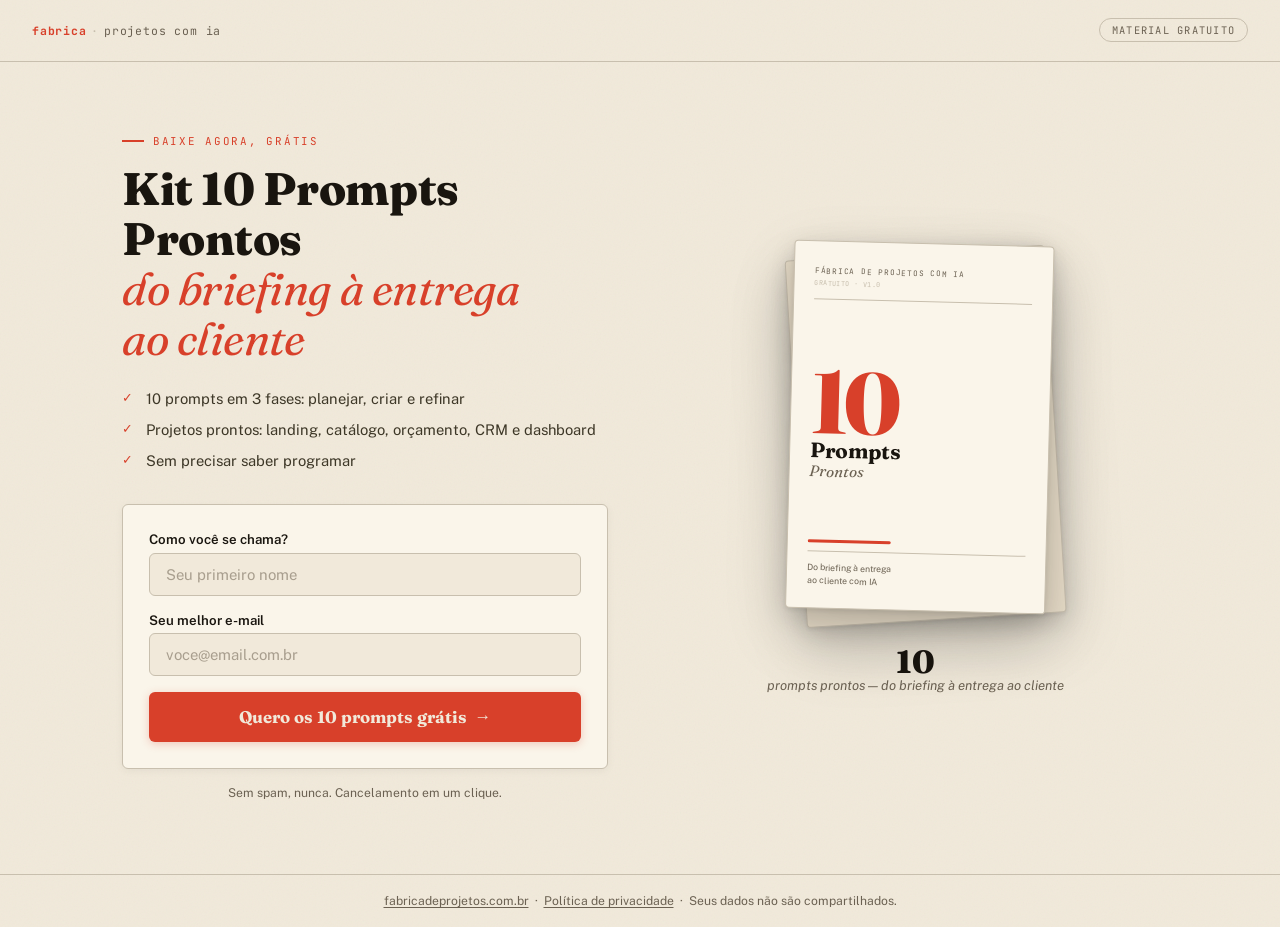
==== commit 06a02173: "Adiciona secao de autoridade (Caio Martins), elimina ambiguidade do '5' e alinha CTA do material - L" ====
--- a/marketing/landing-page/kit/index.html
+++ b/marketing/landing-page/kit/index.html
@@ -367,8 +367,8 @@
         </h1>
 
         <ul class="valor">
-          <li>Planejamento, criação e refinamento em 3 fases</li>
-          <li>5 tipos de projeto prontos: landing, catálogo, orçamento, CRM, dashboard</li>
+          <li>10 prompts em 3 fases: planejar, criar e refinar</li>
+          <li>Projetos prontos: landing, catálogo, orçamento, CRM e dashboard</li>
           <li>Sem precisar saber programar</li>
         </ul>
 
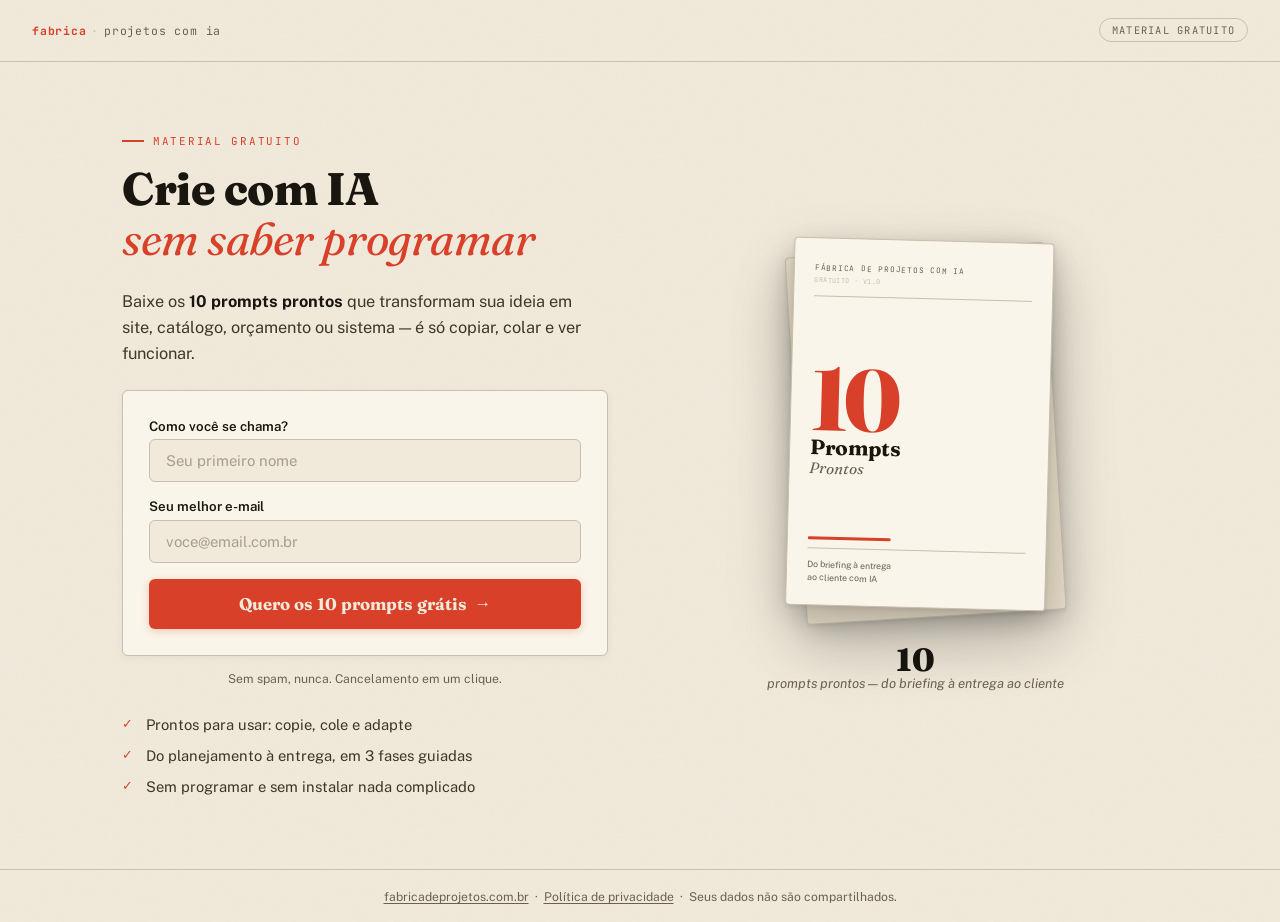
==== commit adafd888: "Reescreve /kit mobile-first: headline de resultado + formulario acima da dobra Diagnostico: backend " ====
--- a/marketing/landing-page/kit/index.html
+++ b/marketing/landing-page/kit/index.html
@@ -146,9 +146,18 @@
       color: var(--accent);
     }
 
+    .heroi__sub {
+      font-size: 1.02rem;
+      color: var(--ink-2);
+      line-height: 1.6;
+      margin-bottom: 1.5rem;
+      max-width: 460px;
+    }
+    .heroi__sub strong { color: var(--ink); font-weight: 700; }
+
     .valor {
       list-style: none;
-      margin-bottom: 2rem;
+      margin: 1.6rem 0 0;
       display: flex;
       flex-direction: column;
       gap: .6rem;
@@ -328,10 +337,11 @@
 
     /* Responsivo */
     @media (max-width: 860px) {
-      .heroi { grid-template-columns: 1fr; padding: 2.5rem 1.25rem 3.5rem; gap: 3rem; }
-      .heroi__conteudo { max-width: 100%; order: 2; }
-      .heroi__visual { order: 1; gap: 1.5rem; }
-      .mockup-cena { width: 200px; height: calc(200px * 1.414); }
+      .heroi { grid-template-columns: 1fr; padding: 2rem 1.25rem 3rem; gap: 2.25rem; }
+      .heroi__conteudo { max-width: 100%; order: 1; }
+      .heroi__visual { order: 2; gap: 1.5rem; }
+      .heroi__sub { max-width: 100%; }
+      .mockup-cena { width: 170px; height: calc(170px * 1.414); }
       .mockup-num { font-size: 4.5rem; }
       .mockup-subtitulo strong { font-size: 1.05rem; }
       .mockup-subtitulo em { font-size: .8rem; }
@@ -359,18 +369,17 @@
 
       <!-- Coluna esquerda: copy + formulário -->
       <div class="heroi__conteudo">
-        <p class="kicker">Baixe agora, grátis</p>
+        <p class="kicker">Material gratuito</p>
 
         <h1 class="titulo">
-          Kit 10 Prompts Prontos<br>
-          <em>do briefing à entrega<br>ao cliente</em>
+          Crie com IA<br>
+          <em>sem saber programar</em>
         </h1>
 
-        <ul class="valor">
-          <li>10 prompts em 3 fases: planejar, criar e refinar</li>
-          <li>Projetos prontos: landing, catálogo, orçamento, CRM e dashboard</li>
-          <li>Sem precisar saber programar</li>
-        </ul>
+        <p class="heroi__sub">
+          Baixe os <strong>10 prompts prontos</strong> que transformam sua ideia em
+          site, catálogo, orçamento ou sistema — é só copiar, colar e ver funcionar.
+        </p>
 
         <!-- Estado padrão: formulário -->
         <div class="formulario-wrap" id="estado-form">
@@ -413,6 +422,13 @@
             Dica: salve a página nos favoritos para voltar quando quiser.
           </p>
         </div>
+
+        <!-- Reforço: o que vem no kit -->
+        <ul class="valor">
+          <li>Prontos para usar: copie, cole e adapte</li>
+          <li>Do planejamento à entrega, em 3 fases guiadas</li>
+          <li>Sem programar e sem instalar nada complicado</li>
+        </ul>
       </div>
 
       <!-- Coluna direita: mockup CSS do documento -->
